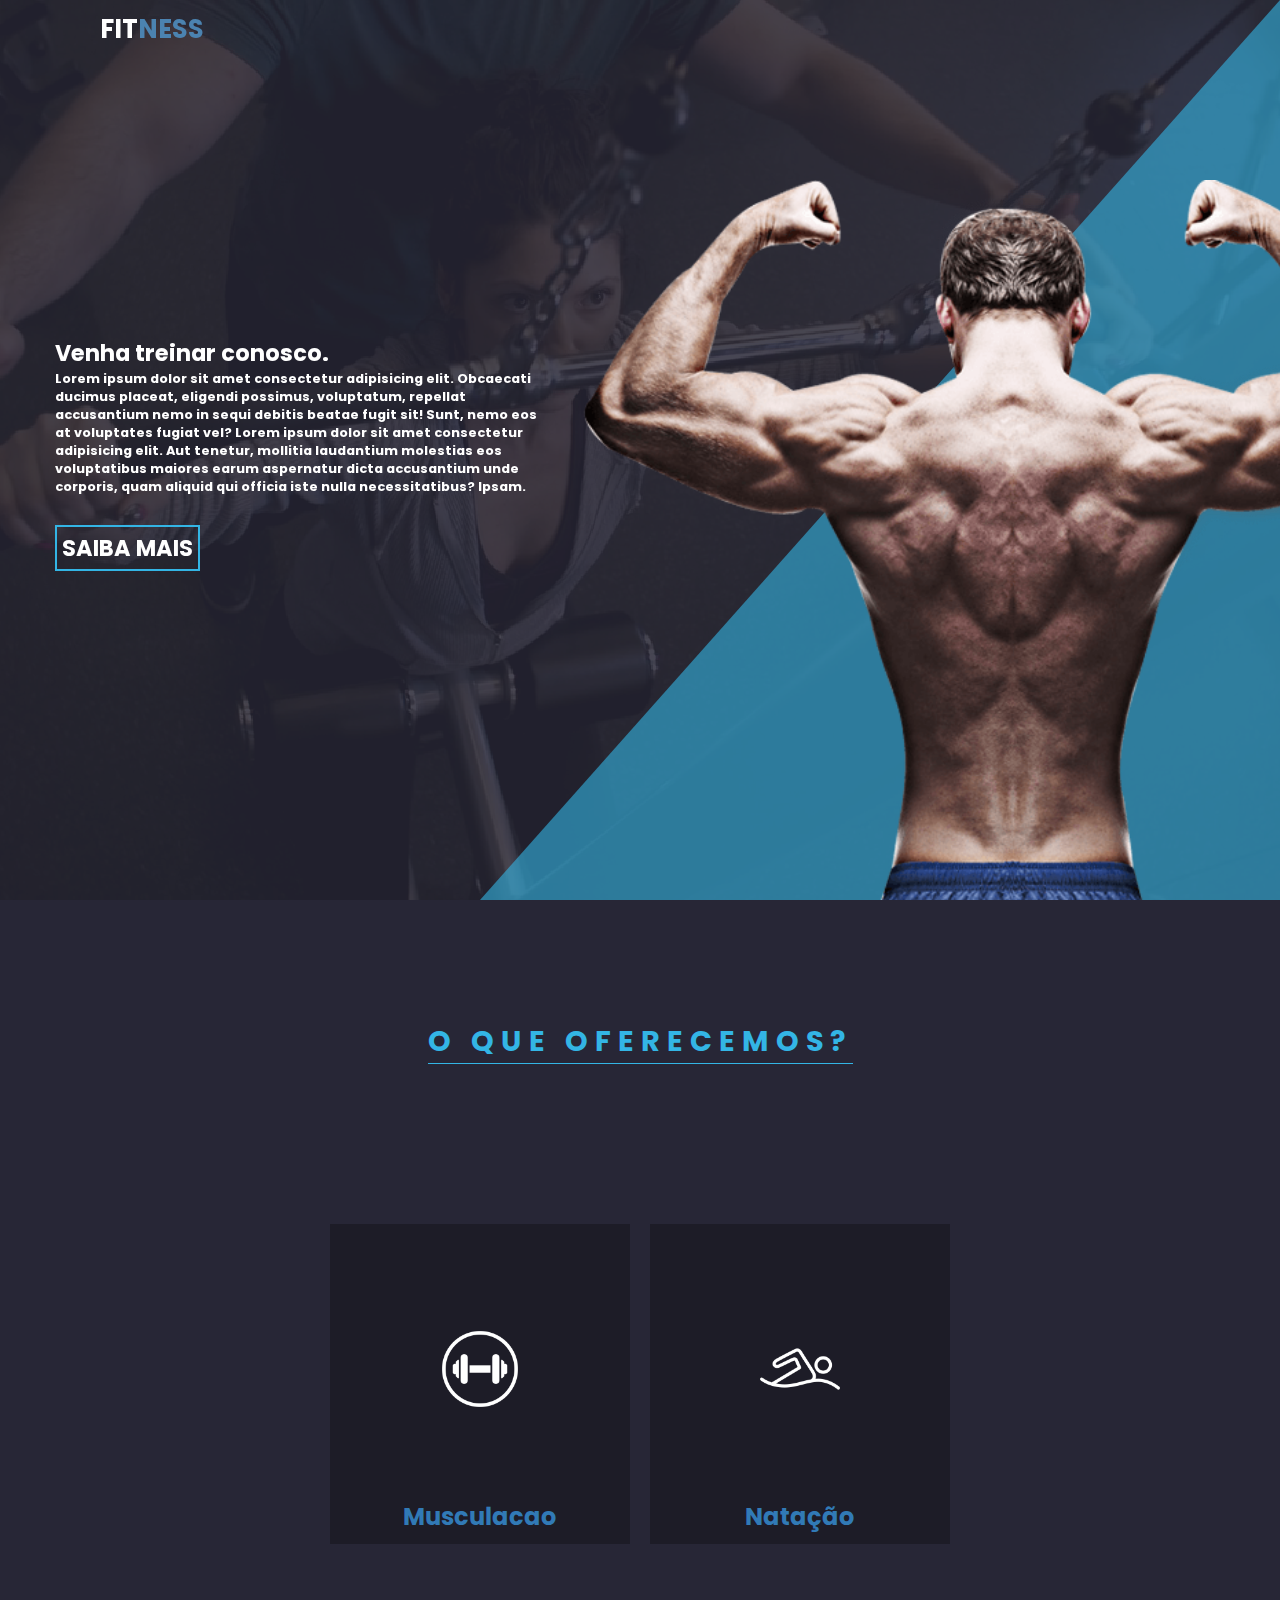
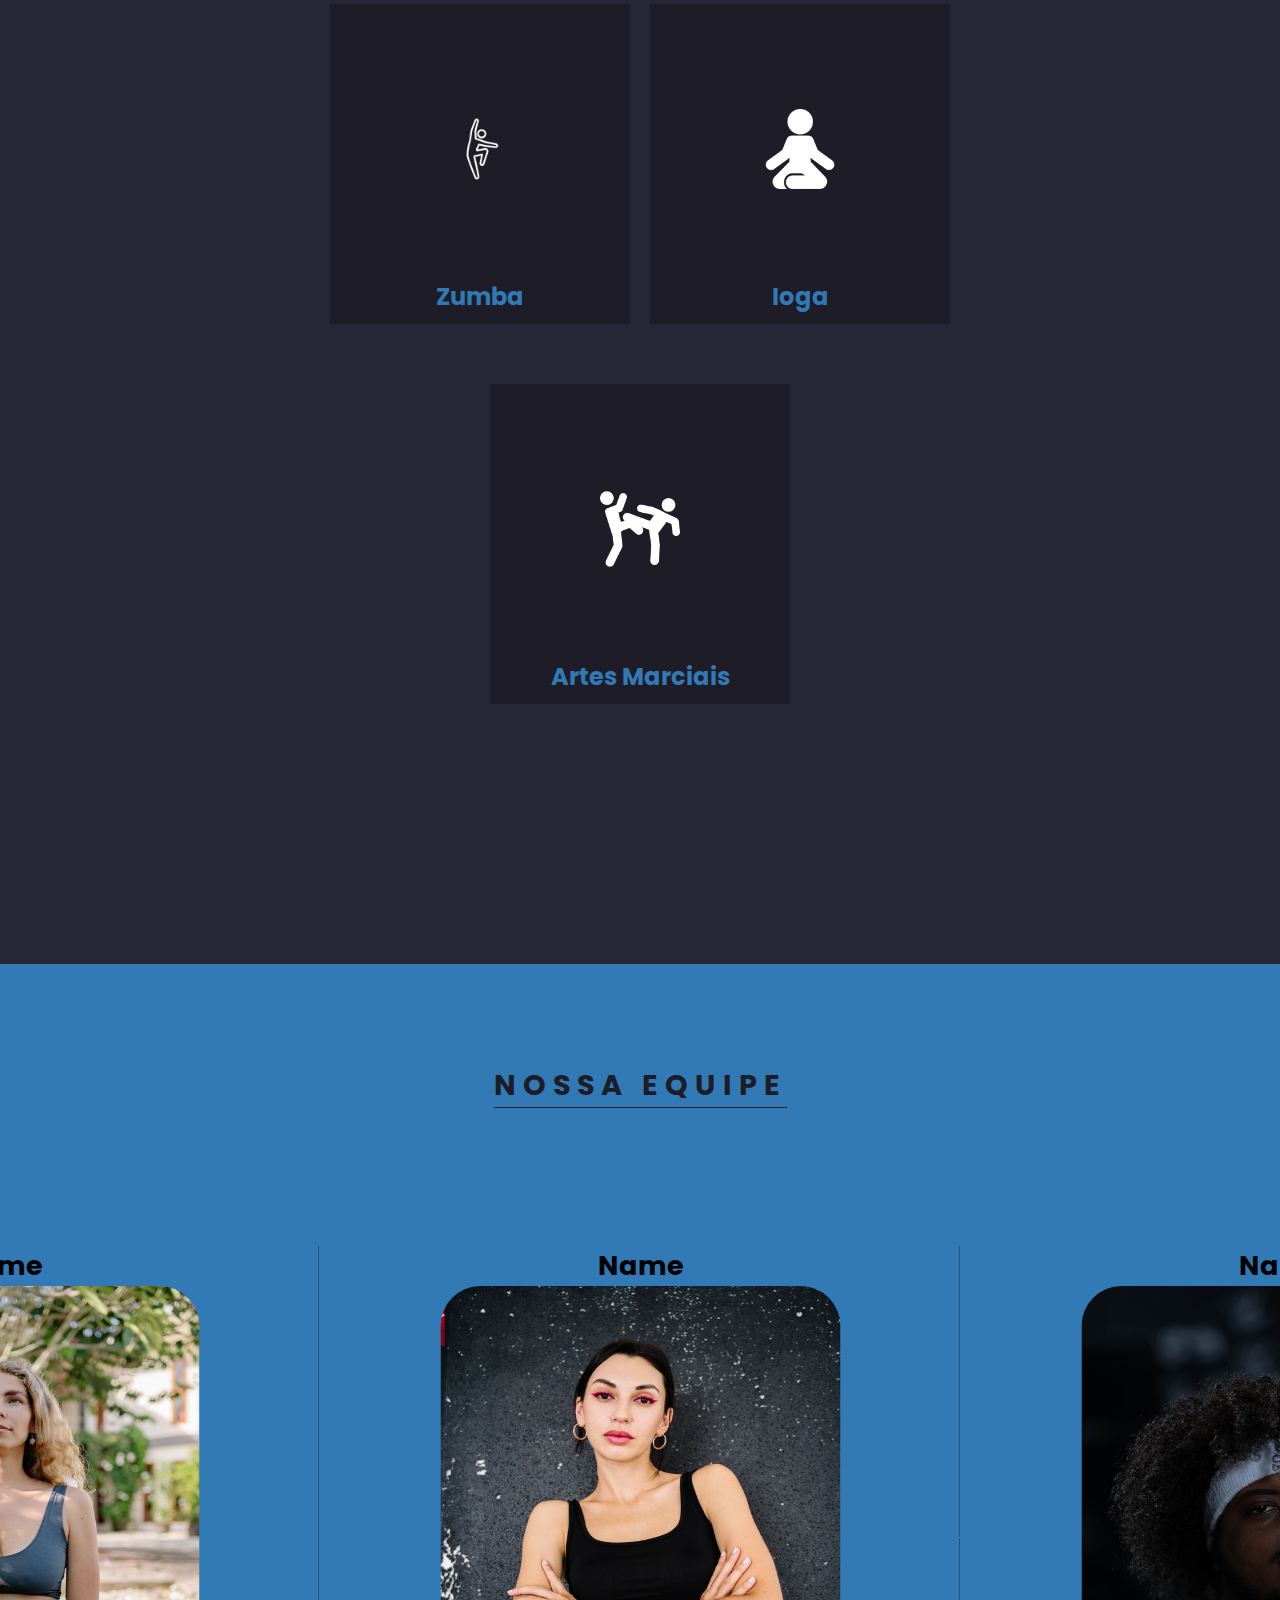
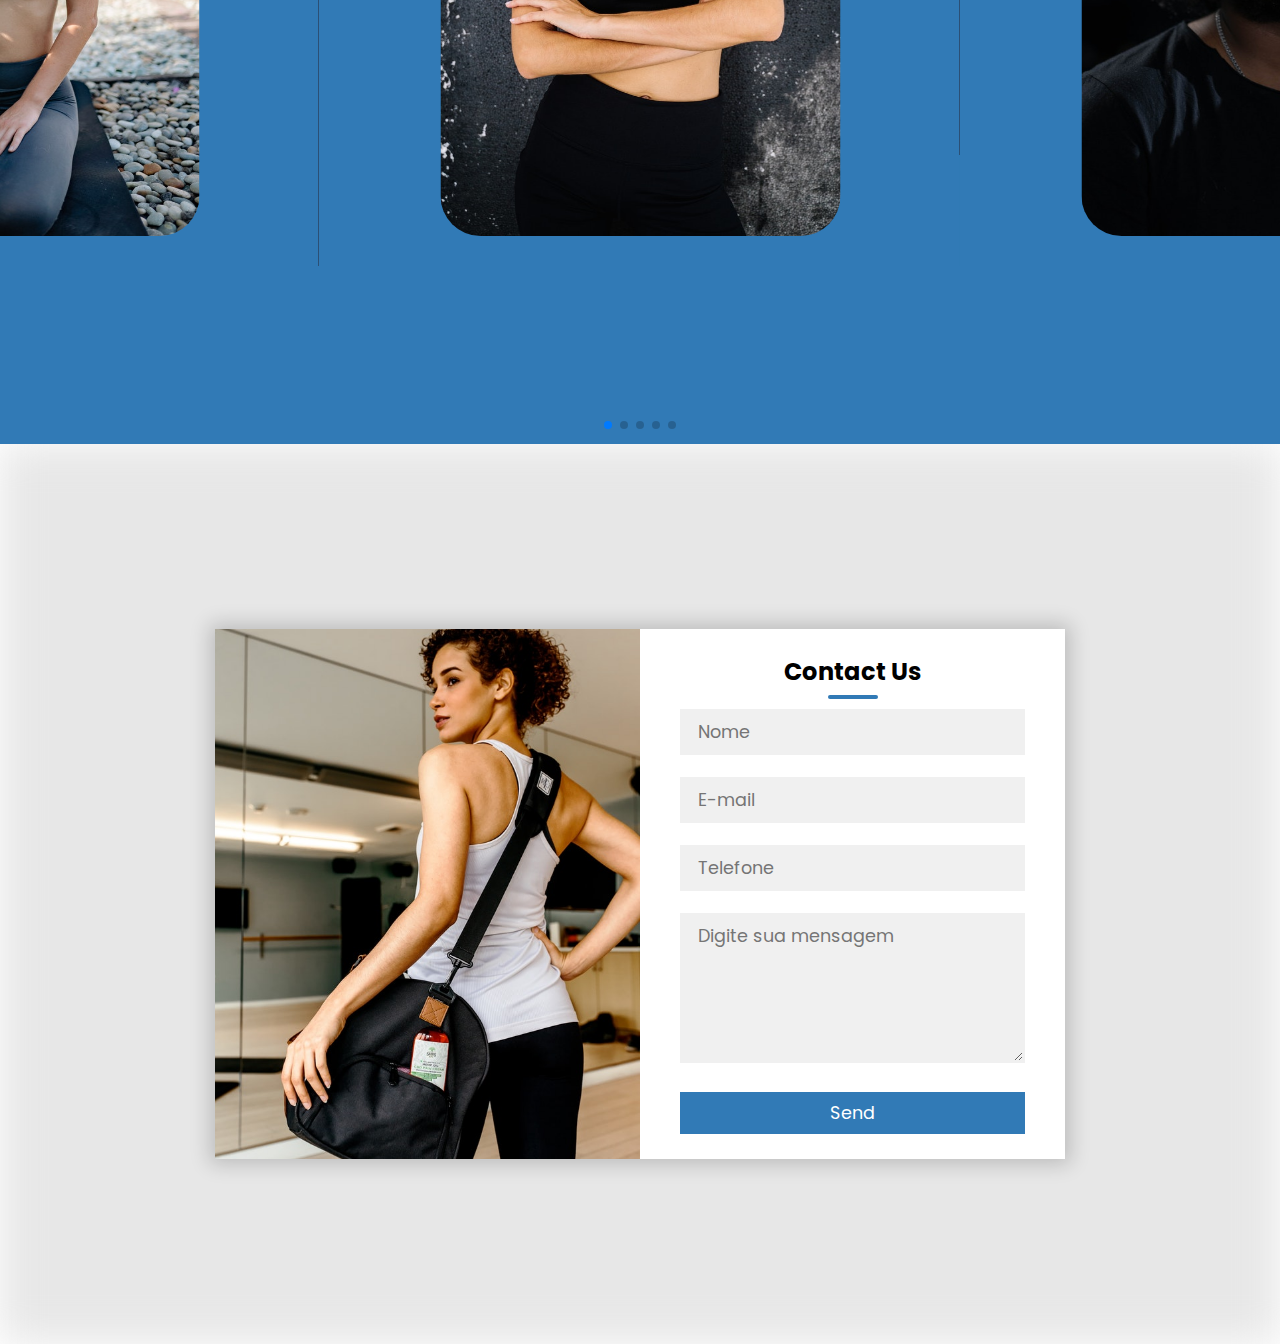
==== fit/index.html @ 114b2662 "Add files via upload" ====
<!DOCTYPE html>
<html lang="pt-br">
<head>
    <meta charset="UTF-8">
    <meta http-equiv="X-UA-Compatible" content="IE=edge">
    <meta name="viewport" content="width=device-width, initial-scale=1.0">
    <title>Fitness</title>
    <link
      rel="stylesheet"
      href="https://unpkg.com/swiper/swiper-bundle.min.css"
    />
    <link rel="stylesheet" href="style.css">
</head>
<body>
    <header>
        <a href="" class="logo">Fit<span>ness</span></a>
    </header>
    <div class="banner">        
        <video src="img/video.mp4" muted loop autoplay class="vid"></video>
        <div class="container">
            <div class="textbox">
                <h2>Venha treinar conosco.</h2>
                <p>Lorem ipsum dolor sit amet consectetur adipisicing elit. Obcaecati ducimus placeat, eligendi possimus, voluptatum, repellat accusantium nemo in sequi debitis beatae fugit sit! Sunt, nemo eos at voluptates fugiat vel?
                Lorem ipsum dolor sit amet consectetur adipisicing elit. Aut tenetur, mollitia laudantium molestias eos voluptatibus maiores earum aspernatur dicta accusantium unde corporis, quam aliquid qui officia iste nulla necessitatibus? Ipsam.</p>
                <a href="" class="btn">Saiba mais</a>
                </div>
            </div>
        <div class="imgbox">
            <img src="img/being-builder.png" alt="" class="builder">
        </div>
    </div>
    <section class="atvd" id="offer">
        <div class="offer">
            <h2>O que oferecemos?</h2>
        </div>
        <main class="cards">
            <div class="container">
                <div class="card">
                    <div class="imgbox">
                        <img src="img/musculacao.png" alt="">
                    </div>
                    <div class="content">
                        <h2>Musculacao</h2>
                        </div>
                </div>
                <div class="card">
                    <div class="imgbox">
                        <img src="img/swimming_sport_5050.png" alt="">
                    </div>
                    <div class="content">
                        <h2>Natação</h2>
                    </div>
                </div>
                <div class="card">
                    <div class="imgbox">
                        <img src="img/zumba.png" alt="">
                    </div>
                    <div class="content">
                        <h2>Zumba</h2>
                    </div>
                </div>
                <div class="card">
                    <div class="imgbox">
                        <img src="img/ioga.png" alt="">
                    </div>
                    <div class="content">
                        <h2>Ioga</h2>
                    </div>
                </div>
                <div class="card">
                    <div class="imgbox">
                        <img src="img/artes.png" alt="">
                    </div>
                    <div class="content">
                        <h2>Artes Marciais</h2>
                    </div>
                </div>
            </main>
    </section>
    <div class="swiper mySwiper">
        <section class="ttl">
            <div class="offer">
                <h2>Nossa equipe</h2>
            </div>
        </section>
        <div class="swiper-wrapper">
          <div class="swiper-slide"><div>
              <h2>Name</h2><img src="img/pexels-anna-tarazevich-5896063.jpg" alt="">
          </div></div>
          <div class="swiper-slide"><div><h2>Name</h2><img src="img/pexels-cottonbro-7690206.jpg" alt=""></div></div>
          <div class="swiper-slide"><div>
              <h2>Name</h2><img src="img/pexels-gleb-krasnoborov-2628207.jpg" alt="">
          </div></div>
          <div class="swiper-slide"><div>
              <h2>Name</h2><img src="img/pexels-tima-miroshnichenko-5327506.jpg" alt="">
          </div></div>
          <div class="swiper-slide"><div>
              <h2>Name</h2><img src="img/pexels-yan-krukov-4457993.jpg" alt="">
          </div></div>
        </div>
        <div class="swiper-pagination"></div>
      </div>
      
      <div class="form">
		<div class="contact-box">
			<div class="left"></div>
			<div class="right">
				<h2>Contact Us</h2>
				<input type="text" class="field" placeholder="Nome">
				<input type="text" class="field" placeholder="E-mail">
				<input type="text" class="field" placeholder="Telefone">
				<textarea placeholder="Digite sua mensagem" class="field"></textarea>
				<button class="button">Send</button>
			</div>
		</div>
	</div>


      <!-- Swiper JS -->
      <script src="https://unpkg.com/swiper/swiper-bundle.min.js"></script>
  
      <!-- Initialize Swiper -->
      <script>
        var swiper = new Swiper(".mySwiper", {
          slidesPerView: 2,
          spaceBetween: 2,
          centeredSlides: true,
          pagination: {
            el: ".swiper-pagination",
            clickable: true,
          },
          loop: true,
          autoplay: {
            delay: 2000,
          },
        });
      </script>
  
</body>
</html>
---- fit/style.css ----
@import url('https://fonts.googleapis.com/css2?family=Poppins:wght@100&display=swap');

*{
    margin: 0;
    padding: 0;
    box-sizing: border-box;
    font-family: 'Poppins', sans-serif;
    scroll-behavior: smooth;
}


header{
    position: fixed;
    top: 0;
    left: 0;
    padding: 10px 100px;
    display: flex;
    width: 100%;
    align-items: center;
    justify-content: space-between;
    z-index: 1000;
}

header ul{
    position: relative;
    display: flex;
}

header ul li{
    text-decoration: none;
    list-style: none;
    display: inline-block;
    margin-left: 20px;
}

header a{
    text-decoration: none;
    text-transform: uppercase;
    font-weight: 700;
    font-size: 1.3em;
    color: #fff;
} 

header ul li a{
    font-size: 1em;
}

header .logo{
    font-size: 1.6em;
    color: #fff;
}

span{
    color: #4B83B0;
}

li a:hover{
    color: #33B5E5;
}

.banner{
    min-height: 100vh;
    display: flex;
    align-items: center;
    background: #272636;
    justify-content: center;
    overflow: hidden;
}

.vid{
    position: absolute;
    width: 100%;
    top: 0;
    left: 0;
    object-fit: cover;
    height: 100%;
    opacity: 0.15;
    pointer-events: none;
}

.banner::after{
    content: '';
    position: absolute;
    right: 0;
    top: 0;
    height: 100%;
    background: #33B5E5;
    width: 800px;
    opacity: 0.6;
    clip-path: polygon(100% 0, 0 100%, 100% 100%);
}

.imgbox{

    position: relative;
    display: flex;
    align-items: center;
    justify-content: center;
    width: 80%;
    height: 100vh;
    z-index: 1;
}

.imgbox .builder{
    height: 80vh;
    position: absolute;
    bottom: 0;
    margin-right: -5%;
    display: block;
}

.content{
    position: relative;
    z-index: 1;
    display: flex;
}

.textbox{
    max-width: 500px;
    opacity: 1;
    color: #fff;
    z-index: 3;
    box-sizing: border-box;
    font-weight: bold;
    position: relative;
    margin-right: 17%;
}

.textbox h2{
    font-size: 1.4em;
}

.textbox p{
    font-size: 0.8em;
    margin-bottom: 35px;
}

.btn{
    position: relative;
    text-transform: uppercase;
    text-decoration: none;
    color: #fff;
    border: 2px solid #33B5E5;
    padding: 5px;
    font-size: 1.4em;
    transition: 0.4s;
}

.btn:hover{
    border-color: #4B83B0;
}

.cards{
    width: 110%;
    min-height: 100vh;
    display: flex;
    position: relative;
    padding: 100px;
    align-items: center;
    justify-content: space-between;
    background: #272636;
}

.container{
    position: relative;
    display: flex;
    justify-content: center;
    width: 100%;
    align-items: center;
    flex-wrap: wrap;
    padding: 30px;
}

.cards img{
    position: relative;
    max-width: 50%;
    height: 80px;
    border-radius: 5px;
    transition: 0.9s;
    filter: invert(100%);
}

.container .card{
    max-width: 300px;
    position: relative;
    height: 320px;
    margin: 30px 10px;
    padding: 15px 20px;
    background: #1d1c27;
    transition: 0.4s ease-in-out;
    display: flex;
    justify-content: center;
    align-items: center;
    flex-wrap: wrap;
}

.container .content{
    color: #317ab6;
}


.container .card .imgbox{
    position: relative;
    height: 260px;
    width: 260px;
}

.atvd{
    display: flex;
    flex-direction: column;
    align-items: center;
    background-color: #272636;
    width: 100%;
    min-height: 100vh;
    display: flex;
    position: relative;
    padding: 100px;
    align-items: center;
    justify-content: space-between;
}

.offer h2{
    margin-top: 20px;
    color: #33B5E5;
    text-transform: uppercase;
    letter-spacing: 7px;
    font-size: 1.8em;
    border-bottom: .1px solid #33B5E5;
}

.prf{
    position: relative;
    display: flex;
    justify-content: center;
    align-items: center;
    min-height: 100vh;
    overflow: hidden;
}

.swiper {
    width: 100%;
    min-height: 120vh;
    background: #317ab6;
  }

  .swiper-slide {
    text-align: center;
    font-size: 18px;
    background: #317ab6;
    margin-top: 3%;
    /* Center slide text vertically */
    display: -webkit-box;
    display: -ms-flexbox;
    display: -webkit-flex;
    display: flex;
    -webkit-box-pack: center;
    -ms-flex-pack: center;
    -webkit-justify-content: center;
    justify-content: center;
    -webkit-box-align: center;
    -ms-flex-align: center;
    -webkit-align-items: center;
    align-items: center;
  }

  .swiper-slide img {
    display: block;
    width: 400px;
    height: 550px;
    position: relative;
    border-radius: 40px;
    margin-bottom: 30px;
}

.ttl{
    display: flex;
    justify-content: center;
    align-items: center;
}

.ttl h2{
    margin-top: 100px;
    color: #1d1c27;
    border-bottom: 1px solid #1d1c27;
    margin-bottom: 100px;
    font-weight: bold;
}

.form{
	position: relative;
	width: 100%;
	height: 100%;
	display: flex;
	justify-content: center;
	align-items: center;
	padding: 20px 100px;
    min-height: 100vh;
}

.form:after{
	content: '';
	position: absolute;
	width: 100%;
	height: 100%;
	left: 0;
	top: 0;
	background: rgb(231, 231, 231);
	background-size: cover;
	filter: blur(20px);
	z-index: -1;
}
.contact-box{
	max-width: 850px;
	display: grid;
	grid-template-columns: repeat(2, 1fr);
	justify-content: center;
	align-items: center;
	text-align: center;
	background-color: #fff;
	box-shadow: 0px 0px 19px 5px rgba(0,0,0,0.19);
}

.left{
	background: url("img/pexels-tree-of-life-seeds-3577288.jpg") no-repeat center;
	background-size: cover;
	height: 100%;
}

.right{
	padding: 25px 40px;
}

.right h2{
	position: relative;
	padding: 0 0 10px;
	margin-bottom: 10px;
}

.right h2:after{
	content: '';
    position: absolute;
    left: 50%;
    bottom: 0;
    transform: translateX(-50%);
    height: 4px;
    width: 50px;
    border-radius: 2px;
    background-color: #317ab6;
}

.field{
	width: 100%;
	border: 2px solid rgba(0, 0, 0, 0);
	outline: none;
	background-color: rgba(230, 230, 230, 0.6);
	padding: 0.5rem 1rem;
	font-size: 1.1rem;
	margin-bottom: 22px;
	transition: .3s;
}

.field:hover{
	background-color: rgba(0, 0, 0, 0.1);
}

textarea{
	min-height: 150px;
}

.button{
	width: 100%;
	padding: 0.5rem 1rem;
	background-color: #317ab6;
	color: #fff;
	font-size: 1.1rem;
	border: none;
	outline: none;
	cursor: pointer;
	transition: .3s;
}

.button:hover{
    background-color: #4B83B0;
    transition: 0.7s;
}

.field:focus{
    border: 2px solid rgba(30,85,250,0.47);
    background-color: #fff;
}

@media screen and (max-width: 880px){
	.contact-box{
		grid-template-columns: 0fr;
	}
	.left{
		height: 490px;
        width: 300px;
	}
}


@media (max-width: 954px){

    .banner{
        flex-direction: column-reverse;
    }

    .imgbox .builder{
        max-height: 70vh;
        position: absolute;
        bottom: 0;
        margin-right: -5%;
        display: block;
    }

    .imgbox{
        position: relative;
        display: flex;
        align-items: center;
        justify-content: center;
        max-width: 60%;
        max-height: 100vh;
        z-index: 1;
    }

    .banner::after{
        content: '';
        position: absolute;
        right: 0;
        top: 0;
        height: 100%;
        background: #33B5E5;
        width: 100%;
        opacity: 0.6;
        clip-path: polygon(0 24%, 100% 43%, 100% 84%, 0 64%);
    }

    .swiper-slide img {
        width: 250px;
        height: 350px;
    }

    .container .card{
        display: flex;
        flex-wrap: nowrap;
    }



}

@media (max-width: 550px){

    .banner{
        flex-direction: column-reverse;
    }

    header{
        align-items: center;
        justify-content: center;
    }

    .imgbox .builder{
        max-height: 65vh;
        width: 350px;
        position: absolute;
        bottom: 0;
        margin-right: -5%;
        display: block;
    }

    .imgbox{
        position: relative;
        display: flex;
        align-items: center;
        justify-content: center;
        max-width: 60%;
        max-height: 100vh;
        z-index: 1;
    }

    .banner::after{
        content: '';
        position: absolute;
        right: 0;
        top: 0;
        height: 100%;
        background: #33B5E5;
        width: 100%;
        opacity: 0.6;
        clip-path: polygon(0 24%, 100% 43%, 100% 84%, 0 64%);
    }

    .swiper-slide img {
        width: 150px;
        height: 250px;
        margin-bottom: -10px;
    }

    .swiper-slide h2 {
        font-size: 1em;
    }

    .container .card{
        display: flex;
        flex-wrap: nowrap;
    }

    .offer h2{
        font-size: 1.3em;
    }

    .card{
        width: 200px;
        max-height: 100px;
    }

    .card h2{
        font-size: 1.1em;
    }

    .card img{
        width: 70px;
        height: 50px;
    }

}


@media (max-width: 400px){
    .cards{
        transform: translate(-10%);
    }
}
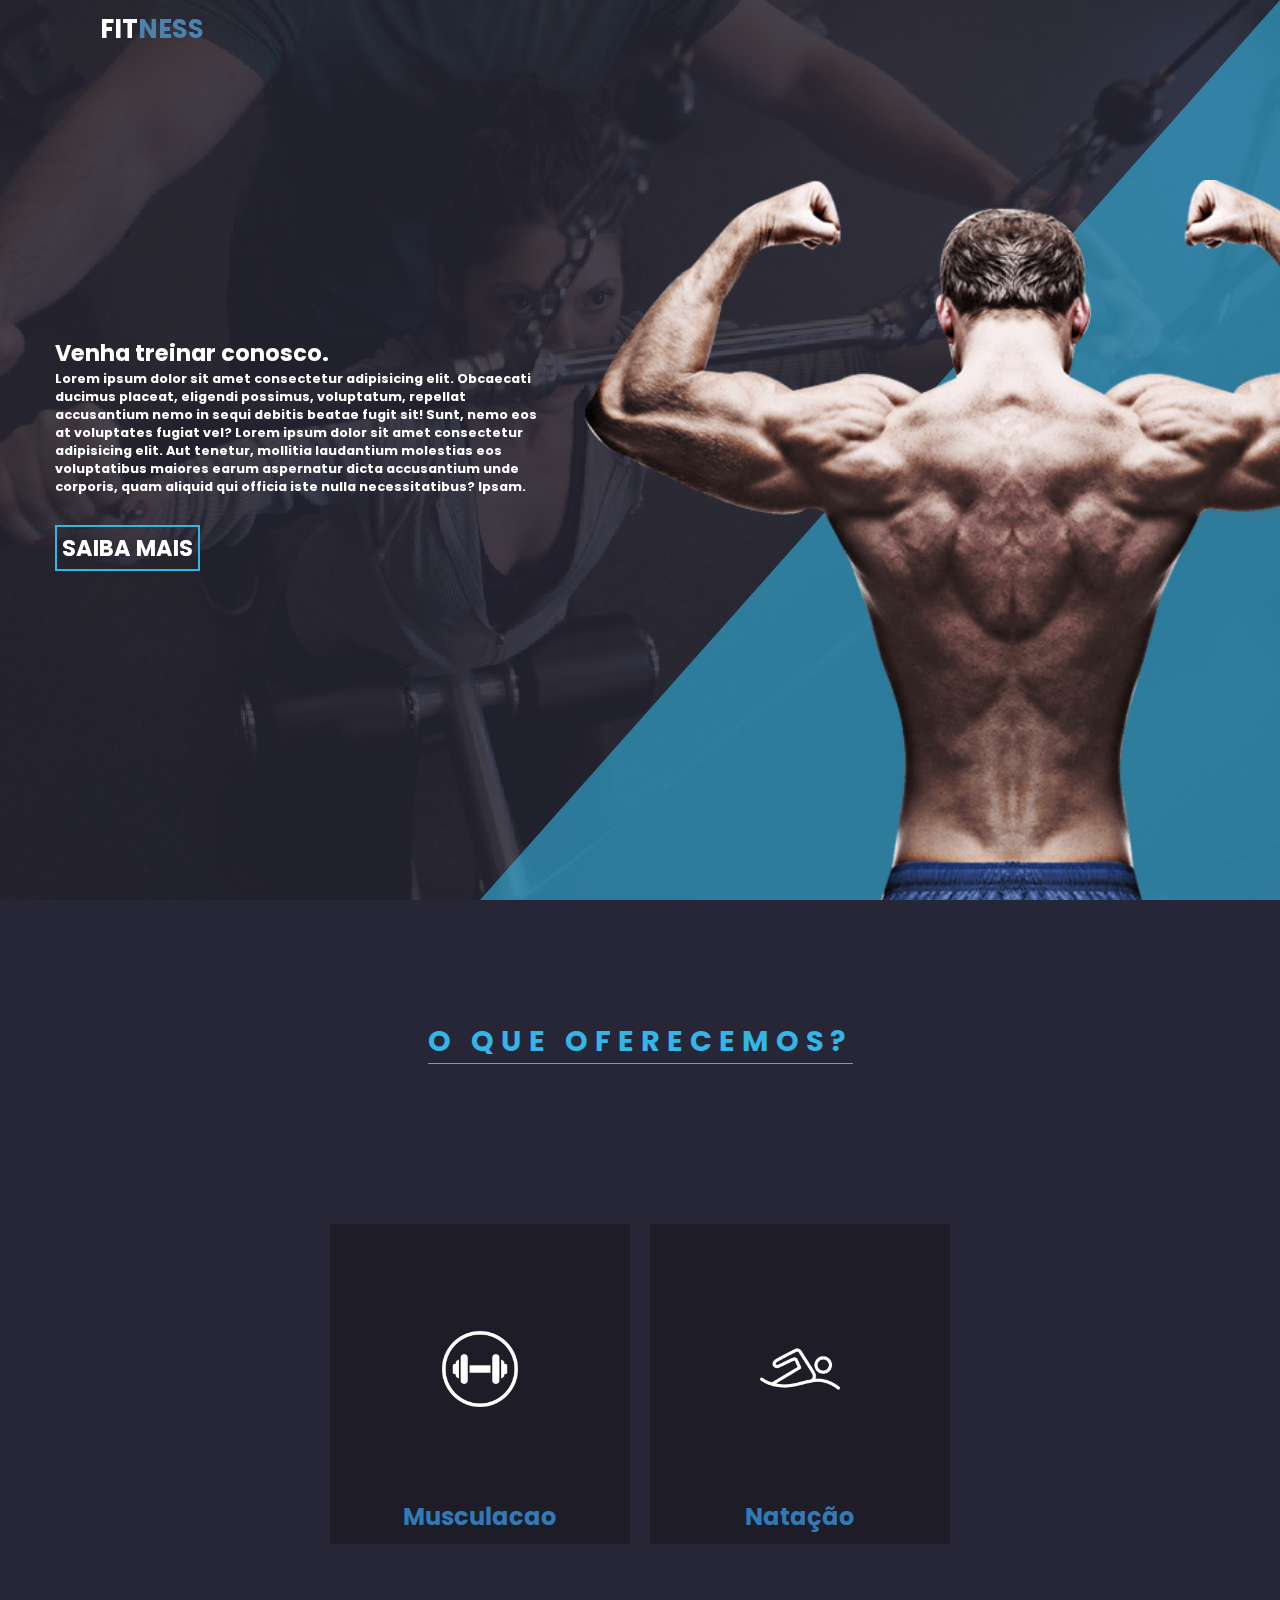
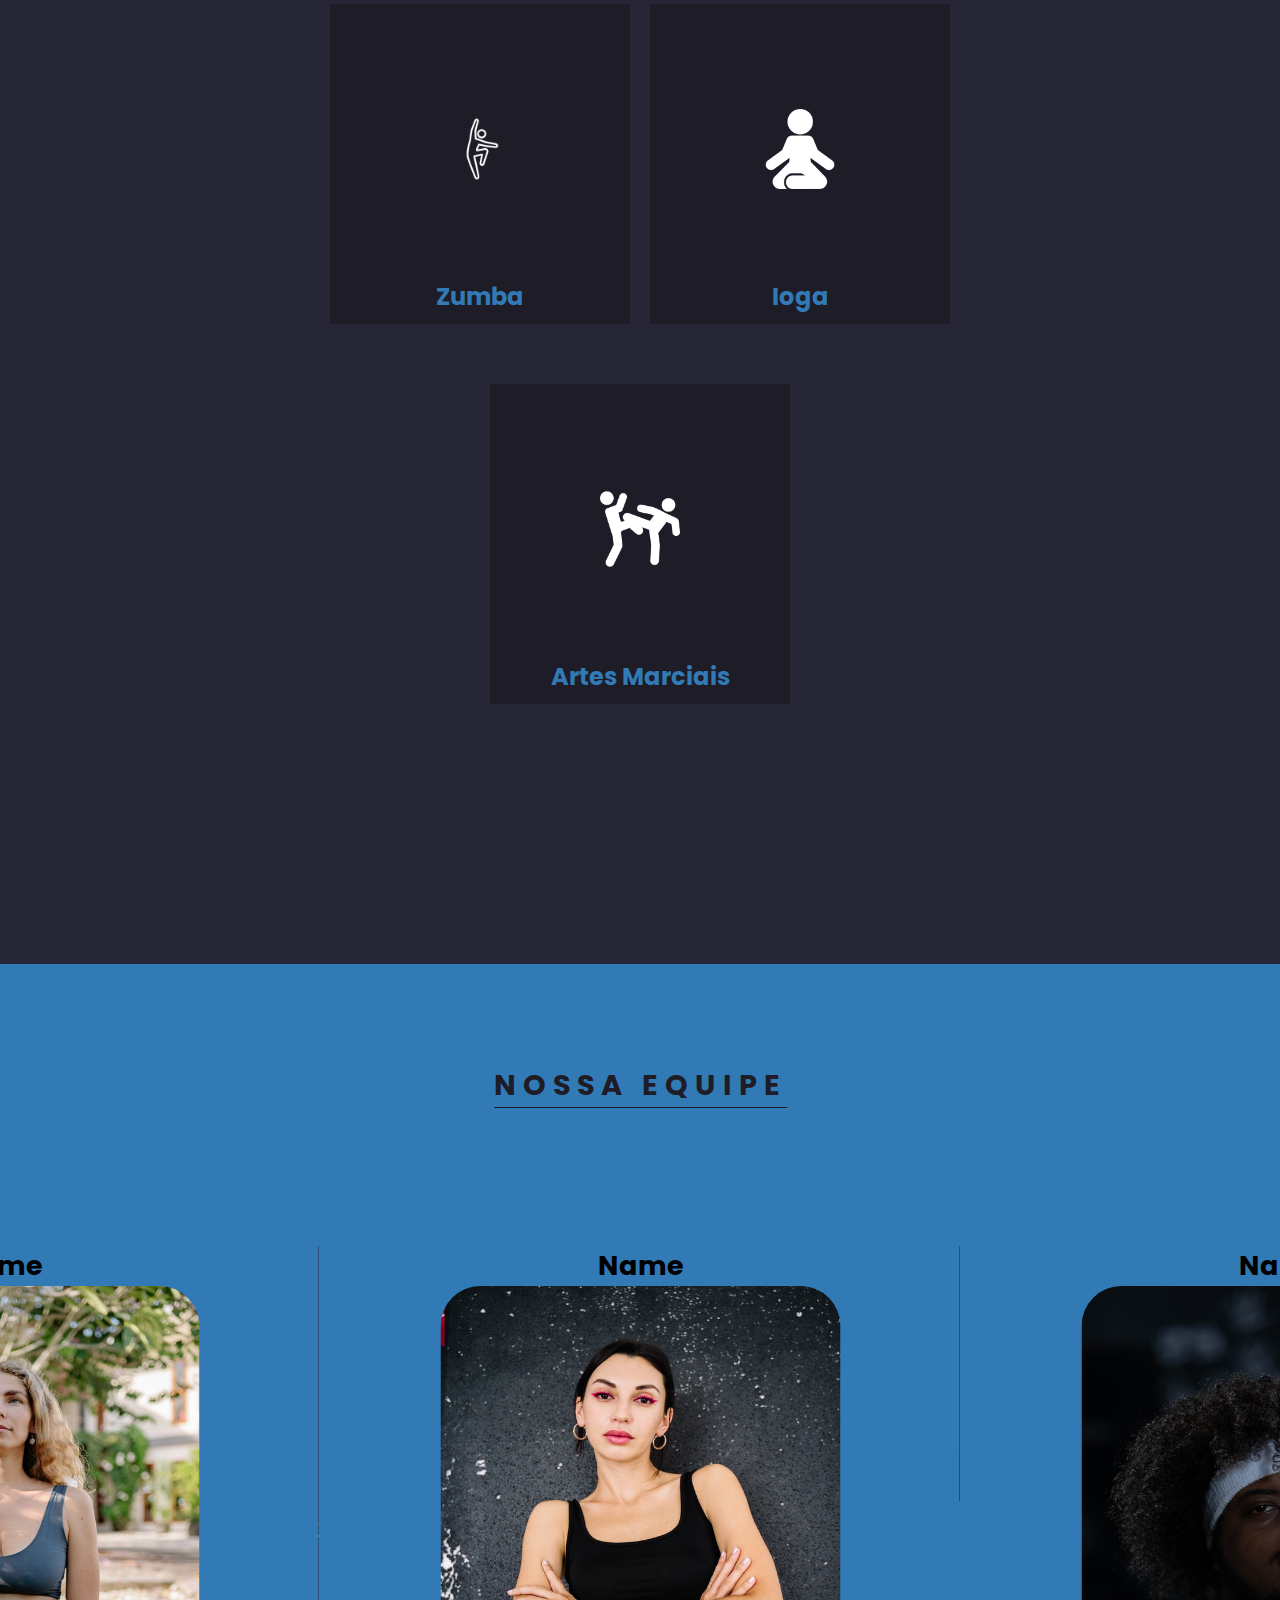
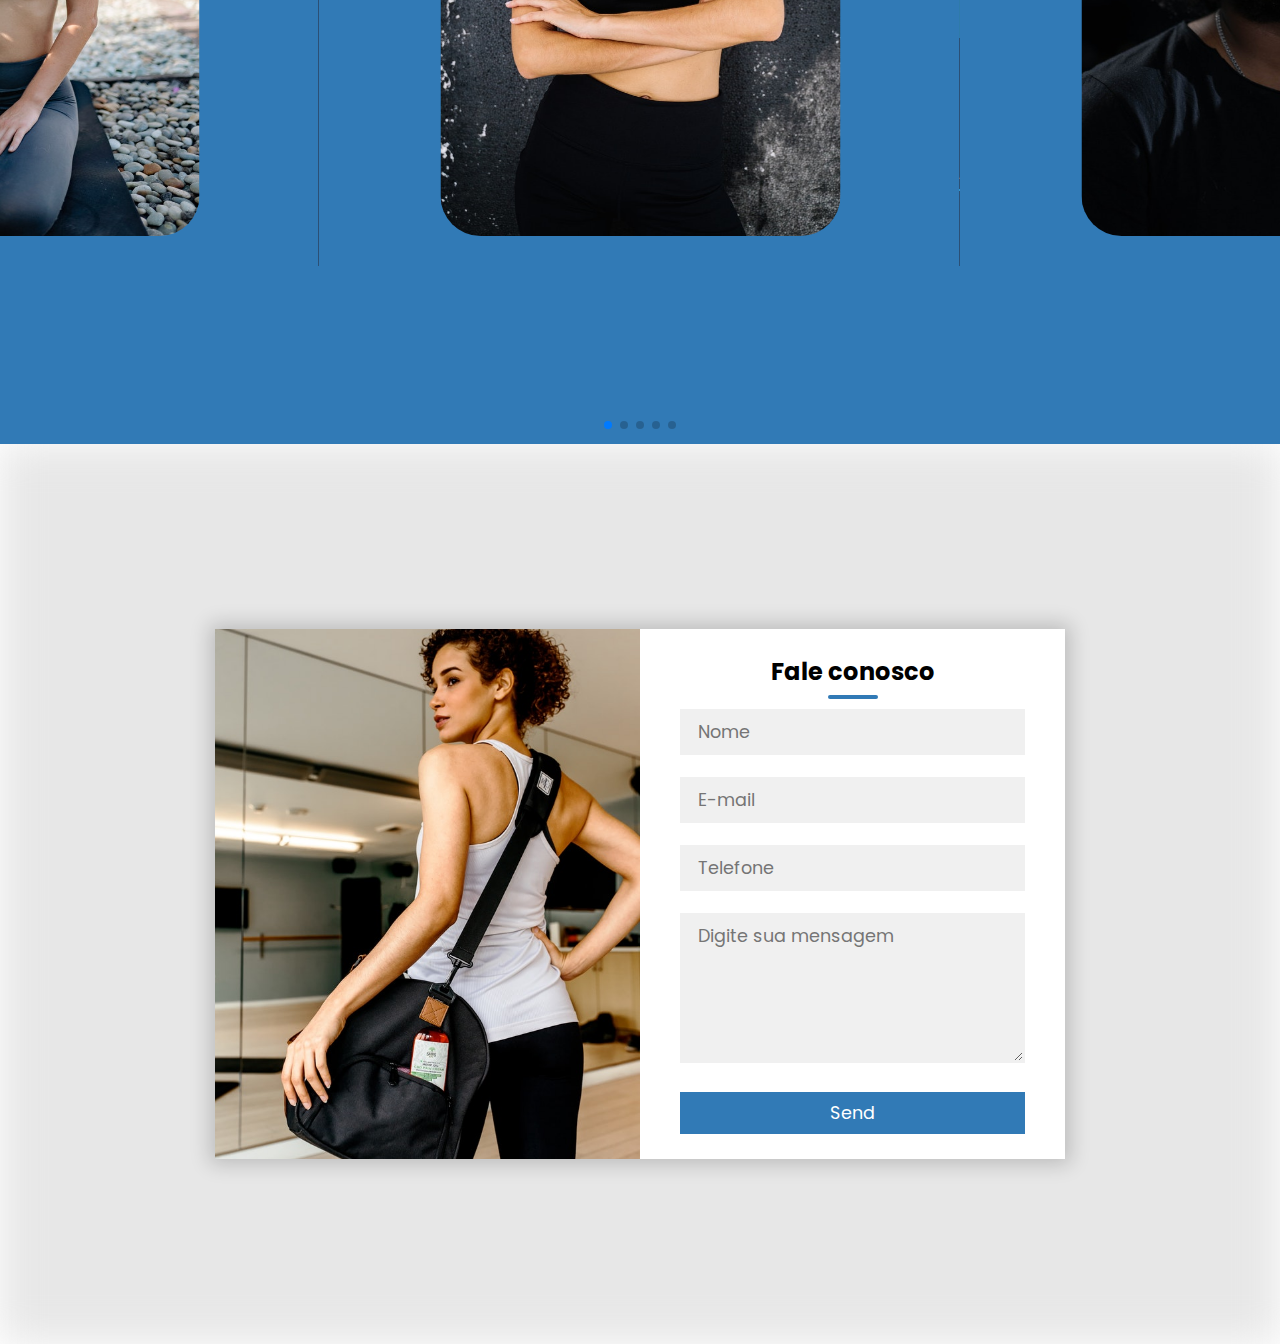
==== commit 25fa2d8b: "Update index.html" ====
--- a/fit/index.html
+++ b/fit/index.html
@@ -105,7 +105,7 @@
 		<div class="contact-box">
 			<div class="left"></div>
 			<div class="right">
-				<h2>Contact Us</h2>
+				<h2>Fale conosco</h2>
 				<input type="text" class="field" placeholder="Nome">
 				<input type="text" class="field" placeholder="E-mail">
 				<input type="text" class="field" placeholder="Telefone">
@@ -137,4 +137,4 @@
       </script>
   
 </body>
-</html>+</html>
